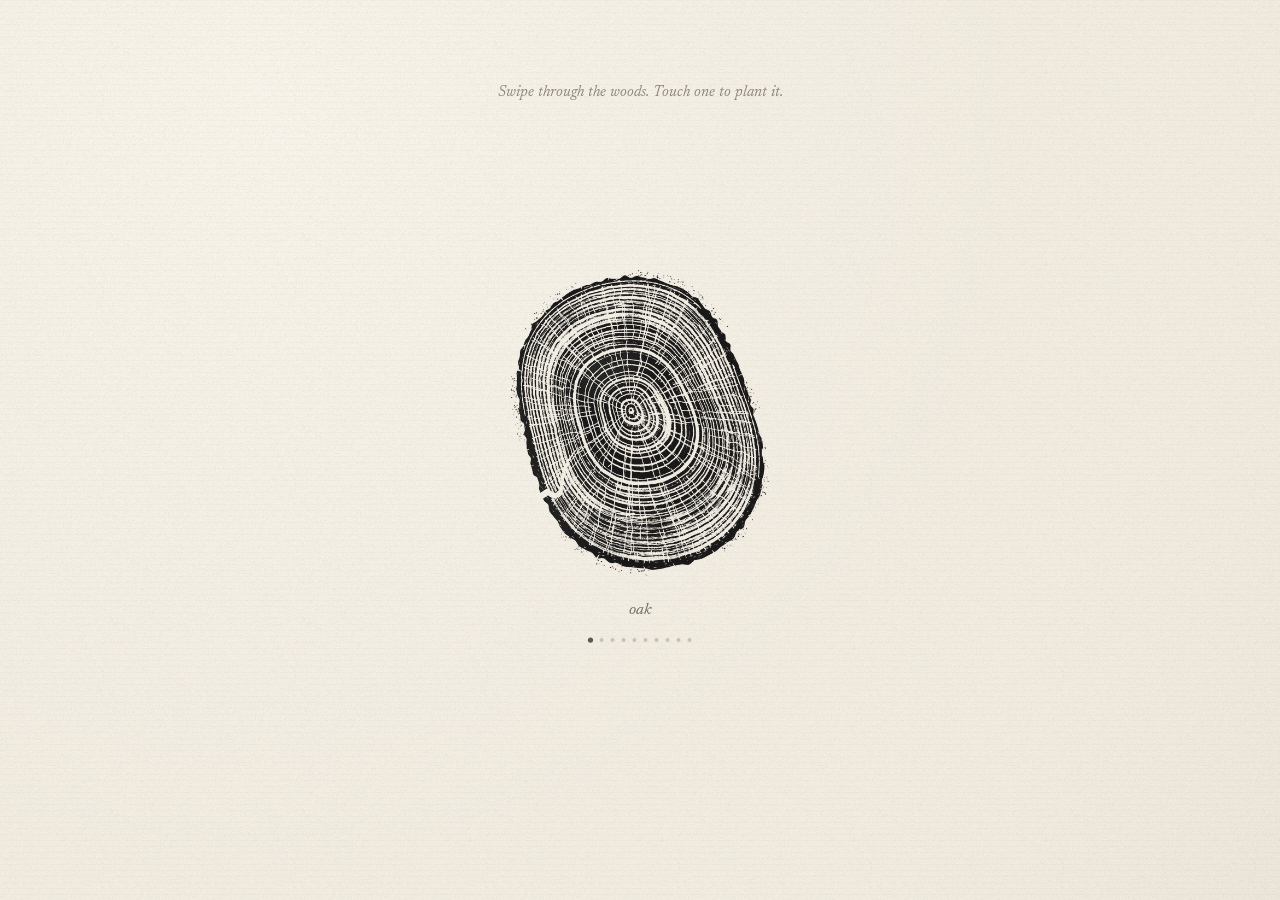
==== index.html @ 2cf1f39f "Publish Well Rounded from scan-to-world aa5657a" ====
<!doctype html>
<html lang="en">
  <head>
    <meta charset="UTF-8" />
    <meta name="viewport" content="width=device-width, initial-scale=1.0, viewport-fit=cover" />
    <meta name="apple-mobile-web-app-capable" content="yes" />
    <meta name="mobile-web-app-capable" content="yes" />
    <meta name="theme-color" content="#f4efe4" />
    <meta name="apple-mobile-web-app-title" content="Well Rounded" />
    <meta name="apple-mobile-web-app-status-bar-style" content="default" />
    <link rel="apple-touch-icon" href="./assets/icon-180-DoHdvu9f.png" />
    <link rel="icon" type="image/png" href="./assets/icon-512-Cuq5OdTi.png" />
    <title>Well Rounded</title>
    <style>
      body { position: fixed; inset: 0; }
      html, body { margin: 0; height: 100%; background: #f4efe4; overflow: hidden; overscroll-behavior: none; touch-action: none; -webkit-user-select: none; user-select: none; }
      #press { position: fixed; inset: 0; width: 100vw; height: 100dvh; display: block; }
      #words { position: fixed; top: calc(70px + env(safe-area-inset-top)); left: 24px; right: 24px; text-align: center; font: italic 15px "Newsreader", "Iowan Old Style", Georgia, serif; color: #2e2118; opacity: 0; transition: opacity 2s; pointer-events: none; text-wrap: balance; }
      #words.shown { opacity: 0.5; }
      #nav { position: fixed; bottom: calc(18px + env(safe-area-inset-bottom)); left: 0; right: 0; text-align: center; font: italic 15px "Newsreader", "Iowan Old Style", Georgia, serif; color: #2e2118; opacity: 0.5; transition: opacity 0.8s; pointer-events: none; }
      #nav a, #nav span { pointer-events: auto; color: inherit; text-decoration: none; padding: 12px 10px; display: inline-block; }
      #nav span { opacity: 0.55; }
      #nav.away { opacity: 0; }
      #nav.away a { pointer-events: none; }
    </style>
    <script type="module" crossorigin src="./assets/press-BygRH38v.js"></script>
    <link rel="modulepreload" crossorigin href="./assets/save-CAv-lRw7.js">
    <link rel="stylesheet" crossorigin href="./assets/save-B9aYn09i.css">
  </head>
  <body>
    <canvas id="press" aria-label="Well Rounded: trace one ring a day; touch a ring to read its day"></canvas>
    <p id="words"></p>
  </body>
</html>
---- assets/save-B9aYn09i.css ----
@font-face{font-family:Newsreader;font-style:normal;font-weight:400;font-display:block;src:url(./newsreader-400-normal-Ds5G5tCk.woff2) format("woff2")}@font-face{font-family:Newsreader;font-style:normal;font-weight:500;font-display:block;src:url(./newsreader-500-normal-B1fc4SLB.woff2) format("woff2")}@font-face{font-family:Newsreader;font-style:italic;font-weight:400;font-display:block;src:url(./newsreader-400-italic-BRMtA2qF.woff2) format("woff2")}
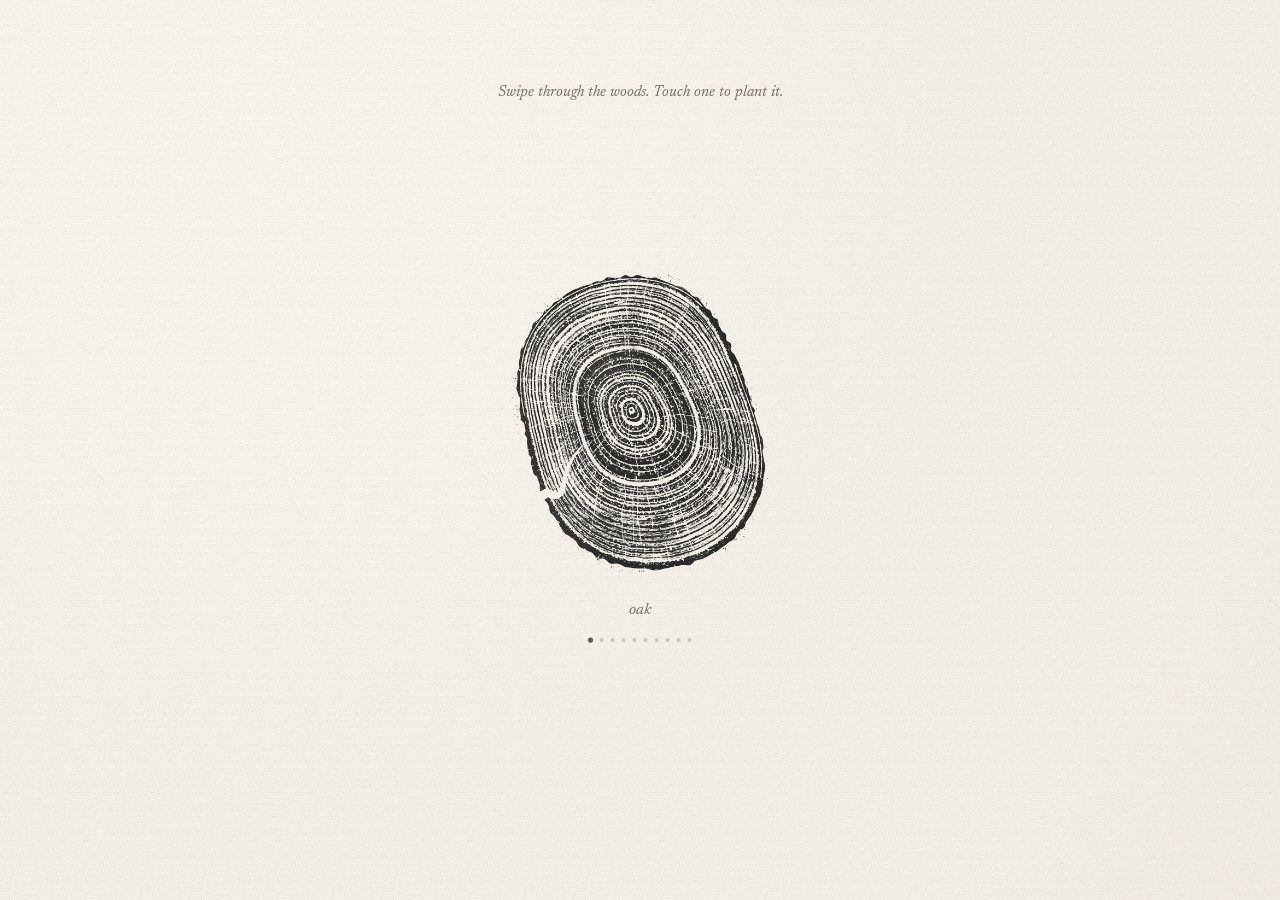
==== commit 38467181: "Publish Well Rounded from scan-to-world f64b8e7" ====
--- a/index.html
+++ b/index.html
@@ -5,30 +5,39 @@
     <meta name="viewport" content="width=device-width, initial-scale=1.0, viewport-fit=cover" />
     <meta name="apple-mobile-web-app-capable" content="yes" />
     <meta name="mobile-web-app-capable" content="yes" />
-    <meta name="theme-color" content="#f4efe4" />
+    <meta name="theme-color" content="#f7f3eb" />
     <meta name="apple-mobile-web-app-title" content="Well Rounded" />
     <meta name="apple-mobile-web-app-status-bar-style" content="default" />
-    <link rel="apple-touch-icon" href="./assets/icon-180-DoHdvu9f.png" />
-    <link rel="icon" type="image/png" href="./assets/icon-512-Cuq5OdTi.png" />
+    <link rel="apple-touch-icon" href="./assets/icon-180-CKg-1ZGT.png" />
+    <link rel="icon" type="image/png" href="./assets/icon-64-5YGvEu3I.png" />
+    <link rel="manifest" href="well-rounded.webmanifest" />
     <title>Well Rounded</title>
     <style>
       body { position: fixed; inset: 0; }
-      html, body { margin: 0; height: 100%; background: #f4efe4; overflow: hidden; overscroll-behavior: none; touch-action: none; -webkit-user-select: none; user-select: none; }
+      html, body { margin: 0; height: 100%; background: #f7f3eb; overflow: hidden; overscroll-behavior: none; touch-action: none; -webkit-user-select: none; user-select: none; }
       #press { position: fixed; inset: 0; width: 100vw; height: 100dvh; display: block; }
-      #words { position: fixed; top: calc(70px + env(safe-area-inset-top)); left: 24px; right: 24px; text-align: center; font: italic 15px "Newsreader", "Iowan Old Style", Georgia, serif; color: #2e2118; opacity: 0; transition: opacity 2s; pointer-events: none; text-wrap: balance; }
-      #words.shown { opacity: 0.5; }
+      #words { position: fixed; top: calc(70px + env(safe-area-inset-top)); left: 24px; right: 24px; text-align: center; font: italic 15px "Newsreader", "Iowan Old Style", Georgia, serif; color: rgba(46,33,24,0.64); opacity: 0; transition: opacity 2s; pointer-events: none; text-wrap: balance; }
+      #words.shown { opacity: 1; }
+      #words.swap { transition: opacity 0.4s; }
+      /* (Never over the print: withheld while the slice lies under them; on the map, a clearing of paper.) */
+      #words.covered { opacity: 0; transition: opacity 0.3s; }
+      #words.onmap { padding: 14px 20px; margin: -14px auto 0; max-width: 340px; background: radial-gradient(closest-side, rgba(247, 243, 235,0.96) 70%, rgba(247, 243, 235,0)); }
+      .sr { position: fixed; width: 1px; height: 1px; overflow: hidden; clip: rect(0 0 0 0); white-space: nowrap; }
+      button.pencil { background: none; border: 0; padding: 0; margin: 0; cursor: pointer; border-radius: 8px; }
+      button.pencil:focus-visible { outline: 1.5px solid rgba(46,33,24,0.6); outline-offset: 2px; }
       #nav { position: fixed; bottom: calc(18px + env(safe-area-inset-bottom)); left: 0; right: 0; text-align: center; font: italic 15px "Newsreader", "Iowan Old Style", Georgia, serif; color: #2e2118; opacity: 0.5; transition: opacity 0.8s; pointer-events: none; }
       #nav a, #nav span { pointer-events: auto; color: inherit; text-decoration: none; padding: 12px 10px; display: inline-block; }
       #nav span { opacity: 0.55; }
       #nav.away { opacity: 0; }
       #nav.away a { pointer-events: none; }
     </style>
-    <script type="module" crossorigin src="./assets/press-BygRH38v.js"></script>
-    <link rel="modulepreload" crossorigin href="./assets/save-CAv-lRw7.js">
+    <script type="module" crossorigin src="./assets/press-Cg8NB1sX.js"></script>
+    <link rel="modulepreload" crossorigin href="./assets/save-yvjiOprJ.js">
     <link rel="stylesheet" crossorigin href="./assets/save-B9aYn09i.css">
   </head>
   <body>
-    <canvas id="press" aria-label="Well Rounded: trace one ring a day; touch a ring to read its day"></canvas>
-    <p id="words"></p>
+    <canvas id="press" role="img" aria-label="Well Rounded: a tree slice. Draw one loop around it each day; in a year it stands in your grove. Pinch out to see the grove."></canvas>
+    <p id="words" role="status" aria-live="polite"></p>
+    <p id="heard" class="sr" aria-live="polite"></p>
   </body>
 </html>
